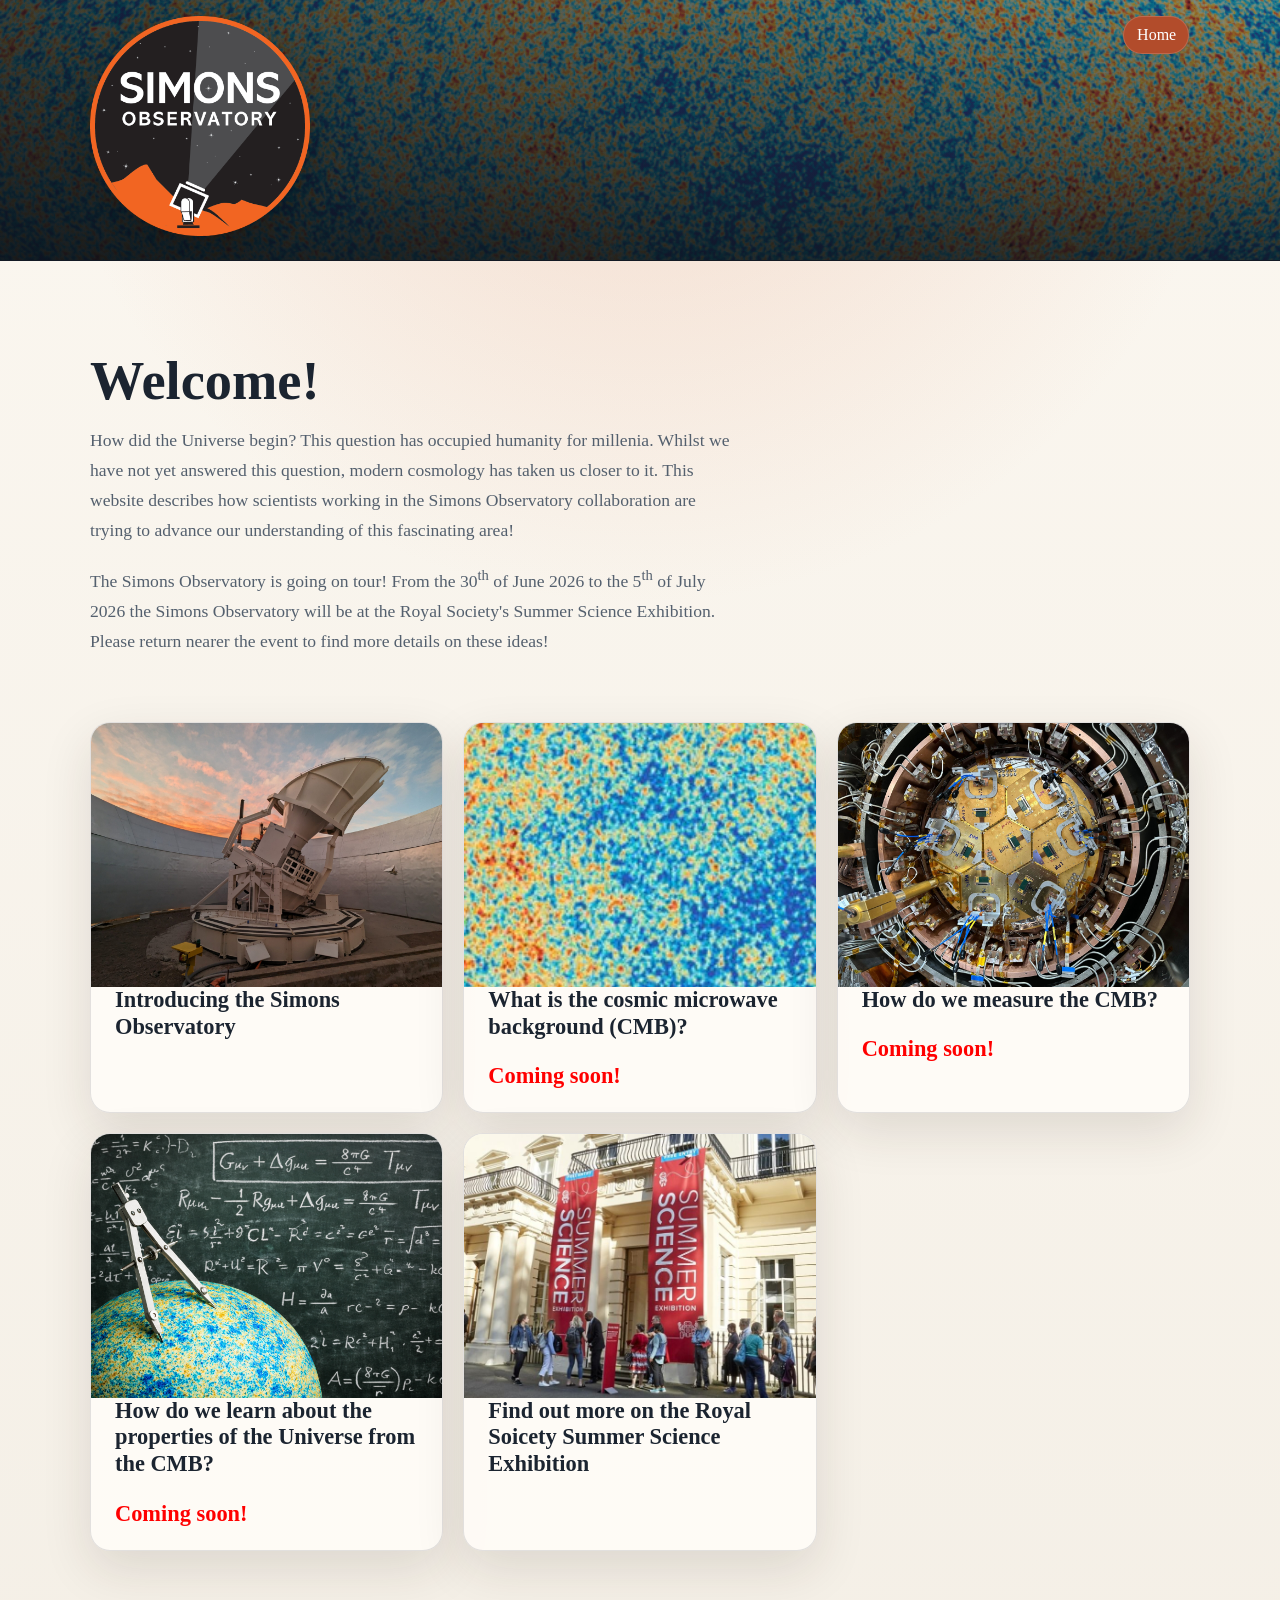
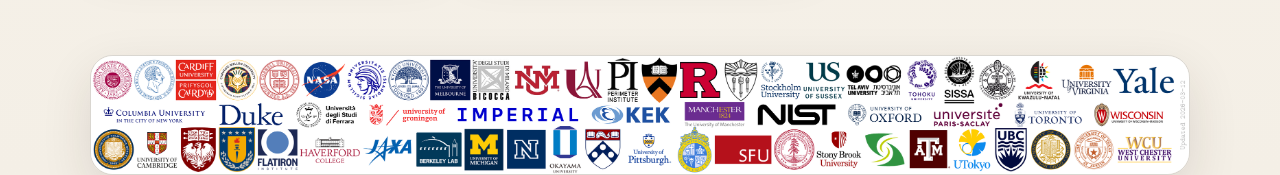
==== index.html @ e50ba6a2 "first commit" ====
<!DOCTYPE html>
<html lang="en">
  <head>
    <meta charset="UTF-8" />
    <meta name="viewport" content="width=device-width, initial-scale=1.0" />
    <title>Home</title>
    <link rel="stylesheet" href="styles.css" />
  </head>
  <body>
    <header class="site-header">
      <img class="site-header-bg" src="data/CCMarApr22_CMB-hero-1024x321.jpg" alt="" />
      <div class="site-header-scrim"></div>
      <div class="container site-header-inner">
        <a class="site-header-logo" href="index.html">
          <img src="data/SO_Logo_final_no_text.png" alt="Simons Observatory logo" />
        </a>
        <nav class="site-nav" aria-label="Primary navigation">
          <a href="index.html" aria-current="page">Home</a>
<!--          <a href="introducing-the-simons-observatory.html">Introducing the Simons Observatory</a>
          <a href="what-is-the-cosmic-microwave-background-cmb.html">What is the cosmic microwave background (CMB)?</a>
          <a href="how-do-we-measure-the-cmb.html">How do we measure the CMB?</a>
          <a href="how-do-we-learn-about-the-properties-of-the-universe-from-the-cmb.html">How do we learn about the properties of the Universe from the CMB?</a>
-->
        </nav>
      </div>
    </header>

    <main class="container home-main">
      <section class="hero">
        <p class="eyebrow"></p>
        <h1>Welcome!</h1>
        <p>
          How did the Universe begin? This question has occupied humanity for millenia.
          Whilst we have not yet answered this question, modern cosmology has taken us closer to it. 
          This website describes how scientists working in the Simons Observatory collaboration are trying to advance our understanding of this fascinating area!  
        </p>
        <p>
          The Simons Observatory is going on tour! From the 30<sup>th</sup> of June 2026 to the 5<sup>th</sup> of July 2026 the Simons Observatory will be 
            at the Royal Society's Summer Science Exhibition. Please return nearer the event to find more details on these ideas!
        </p>
      </section>

      <section class="card-grid home-card-grid" aria-label="Pages">
        <a class="card card-link" href="https://simonsobservatory.org/">
          <img class="card-image" src="data/simons-observatory-sat.jpg" alt="Simons Observatory Small Aperture Telescope" />
          <h2>Introducing the Simons Observatory</h2>
        </a>

        <a class="card card-link" href="index.html">
          <img class="card-image" src="data/cmb-square.jpg" alt="Cosmic microwave background map" />
          <h2>What is the cosmic microwave background (CMB)?<p style="color: red;">Coming soon!</p></h2>
        </a>

        <a class="card card-link" href="index.html">
          <img class="card-image" src="data/SAT_15-scaled.jpg" alt="Simons Observatory telescope hardware" />
          <h2>How do we measure the CMB?<p style="color: red;">Coming soon!</p></h2>
        </a>

        <a class="card card-link" href="index.html">
          <img class="card-image" src="data/measurement-cmb.png" alt="Measurement of the cosmic microwave background" />
          <h2>How do we learn about the properties of the Universe from the CMB?<p style="color: red;">Coming soon!</p></h2>
        </a>

        <a class="card card-link" href="https://royalsociety.org/science-events-and-lectures/summer-science-exhibition/">
          <img class="card-image" src="data/RSSE-outside.jpg" alt="Royal Society Summer Science Exhibition exterior" />
          <h2>Find out more on the Royal Soicety Summer Science Exhibition</h2>
        </a>
      </section>

      <section class="bottom-banner" aria-label="Royal Society Summer Science Exhibition banner">
        <img src="data/banner_dense_alphabetized.png" alt="Royal Society Summer Science Exhibition banner" />
      </section>
    </main>
  </body>
</html>
---- styles.css ----
:root {
  --background: #f4efe6;
  --surface: rgba(255, 252, 247, 0.88);
  --surface-strong: #fffaf2;
  --text: #1b2430;
  --muted: #54606e;
  --accent: #b24c2b;
  --accent-soft: #eab69d;
  --border: rgba(27, 36, 48, 0.12);
  --shadow: 0 18px 50px rgba(50, 35, 21, 0.12);
}

* {
  box-sizing: border-box;
}

body {
  margin: 0;
  min-height: 100vh;
  font-family: Georgia, "Times New Roman", serif;
  color: var(--text);
  background:
    radial-gradient(circle at top, rgba(234, 182, 157, 0.45), transparent 32%),
    linear-gradient(180deg, #fbf7f0 0%, var(--background) 100%);
}

a {
  color: inherit;
}

.container {
  width: min(1100px, calc(100% - 3rem));
  margin: 0 auto;
}

.site-header {
  position: relative;
  min-height: 9.5rem;
  overflow: hidden;
  border-bottom: 1px solid var(--border);
  background: #111821;
}

.site-header-bg {
  position: absolute;
  inset: 0;
  width: 100%;
  height: 100%;
  object-fit: cover;
}

.site-header-scrim {
  position: absolute;
  inset: 0;
  background:
    linear-gradient(180deg, rgba(11, 16, 23, 0.2), rgba(11, 16, 23, 0.78)),
    linear-gradient(90deg, rgba(11, 16, 23, 0.72), rgba(11, 16, 23, 0.24));
}

.site-header-inner {
  position: relative;
  z-index: 1;
  display: flex;
  flex-wrap: wrap;
  align-items: flex-start;
  justify-content: space-between;
  gap: 1rem 2rem;
  padding: 1rem 0 1.5rem;
}

.site-header-logo img {
  display: block;
  width: min(220px, 46vw);
  height: auto;
  filter: drop-shadow(0 10px 24px rgba(0, 0, 0, 0.28));
}

.site-nav {
  display: flex;
  flex-wrap: wrap;
  gap: 0.75rem;
  justify-content: flex-end;
}

.site-nav a {
  padding: 0.55rem 0.8rem;
  border-radius: 999px;
  text-decoration: none;
  color: #f8f1e8;
  background: rgba(17, 24, 33, 0.34);
  border: 1px solid rgba(255, 255, 255, 0.16);
  backdrop-filter: blur(10px);
}

.site-nav a[aria-current="page"] {
  background: var(--accent);
  color: #fff;
}

.hero,
.page-content {
  padding: 5rem 0 3rem;
}

.hero h1,
.page-content h1 {
  margin: 0 0 1rem;
  max-width: 14ch;
  font-size: clamp(2rem, 4.6vw, 3.4rem);
  line-height: 1;
}

.hero p,
.page-content p {
  max-width: 62ch;
  font-size: 1.1rem;
  line-height: 1.7;
  color: var(--muted);
}

.eyebrow {
  margin: 0 0 0.8rem;
  text-transform: uppercase;
  letter-spacing: 0.16em;
  font-size: 0.78rem;
  color: var(--accent);
}

.card-grid {
  display: grid;
  grid-template-columns: repeat(auto-fit, minmax(240px, 1fr));
  gap: 1.25rem;
  padding-bottom: 4rem;
}

.card {
  display: block;
  overflow: hidden;
  background: var(--surface);
  border: 1px solid var(--border);
  border-radius: 1.25rem;
  box-shadow: var(--shadow);
}

.card-link {
  text-decoration: none;
  transition: transform 180ms ease, box-shadow 180ms ease, border-color 180ms ease;
}

.card-link:hover {
  transform: translateY(-4px);
  border-color: rgba(178, 76, 43, 0.28);
  box-shadow: 0 24px 60px rgba(50, 35, 21, 0.18);
}

.card-image {
  display: block;
  width: 100%;
  aspect-ratio: 4 / 3;
  object-fit: cover;
}

.card h2 {
  margin: 1.2rem 1.5rem 1.4rem;
  margin-top: 0;
  font-size: 1.4rem;
  line-height: 1.2;
}

.home-main .hero {
  max-width: 82rem;
}

.home-main .hero p {
  max-width: 74ch;
}

.home-card-grid {
  grid-template-columns: repeat(3, minmax(0, 1fr));
}

.interactive-page {
  padding-bottom: 5rem;
}

.page-intro {
  margin-bottom: 2rem;
}

.page-intro h1 {
  max-width: 18ch;
}

.section-links {
  display: flex;
  flex-wrap: wrap;
  gap: 0.75rem;
  margin-top: 1.5rem;
}

.section-links a,
button,
.file-input span {
  display: inline-flex;
  align-items: center;
  justify-content: center;
  min-height: 2.75rem;
  padding: 0.7rem 1rem;
  border: 1px solid var(--border);
  border-radius: 999px;
  background: var(--surface-strong);
  color: var(--text);
  text-decoration: none;
  font: inherit;
  cursor: pointer;
}

button:hover,
.section-links a:hover,
.file-input span:hover {
  border-color: var(--accent-soft);
}

button {
  transition: background-color 160ms ease, border-color 160ms ease;
}

button:disabled {
  opacity: 0.55;
  cursor: not-allowed;
}

.interactive-section {
  display: grid;
  gap: 1.25rem;
  margin-top: 2rem;
}

.section-copy h2 {
  margin: 0;
  font-size: clamp(1.9rem, 4vw, 3rem);
}

.section-copy p:last-child {
  margin-bottom: 0;
}

.interactive-shell {
  padding: 1.5rem;
  background: rgba(255, 250, 242, 0.72);
  border: 1px solid var(--border);
  border-radius: 1.5rem;
  box-shadow: var(--shadow);
}

.interactive-layout {
  display: grid;
  gap: 1rem;
}

.split-layout {
  grid-template-columns: minmax(0, 1fr) minmax(280px, 360px);
}

.triple-layout {
  grid-template-columns: repeat(3, minmax(0, 1fr));
}

.panel {
  padding: 1rem;
  border-radius: 1.1rem;
  background: var(--surface-strong);
  border: 1px solid var(--border);
}

.panel h3 {
  margin-top: 0;
}

.panel-dark {
  background:
    radial-gradient(circle at top, rgba(234, 182, 157, 0.18), transparent 28%),
    #111821;
  color: #f5f1ea;
}

.panel-controls {
  display: grid;
  align-content: start;
  gap: 1rem;
}

.toolbar-stack {
  display: flex;
  flex-wrap: wrap;
  gap: 0.75rem;
  align-items: end;
  margin-bottom: 1rem;
}

.toolbar-stack label {
  display: grid;
  gap: 0.35rem;
  color: var(--muted);
  font-size: 0.95rem;
}

.slider-label output,
.control-group output {
  color: var(--text);
  font-variant-numeric: tabular-nums;
}

.control-group {
  display: grid;
  gap: 0.45rem;
}

.display-canvas,
.grid-canvas,
.wide-canvas {
  display: block;
  width: 100%;
  max-width: 100%;
  border-radius: 0.9rem;
  background: rgba(12, 17, 24, 0.92);
  border: 1px solid rgba(255, 255, 255, 0.08);
}

.editor-canvas {
  background:
    linear-gradient(180deg, rgba(23, 31, 44, 0.98), rgba(13, 17, 24, 0.98));
}

.grid-canvas {
  max-width: 320px;
}

.info-box,
.status-text {
  color: var(--muted);
}

.info-box {
  padding: 0.85rem 1rem;
  border-radius: 1rem;
  background: rgba(27, 36, 48, 0.06);
  line-height: 1.6;
}

.editor-header {
  display: flex;
  flex-wrap: wrap;
  gap: 1rem;
  align-items: start;
  justify-content: space-between;
}

.editor-header h3 {
  margin-bottom: 0.35rem;
}

.button-row {
  display: flex;
  flex-wrap: wrap;
  gap: 0.6rem;
}

.spectrum-panel {
  margin-top: 1rem;
}

.test-grid {
  display: grid;
  grid-template-columns: 1fr;
  gap: 1rem;
}

.bottom-banner {
  margin-top: 2.5rem;
  overflow: hidden;
  border-radius: 1.4rem;
  border: 1px solid var(--border);
  box-shadow: var(--shadow);
}

.bottom-banner img {
  display: block;
  width: 100%;
  height: auto;
}

.file-input {
  position: relative;
  overflow: hidden;
}

.file-input input {
  position: absolute;
  inset: 0;
  opacity: 0;
  cursor: pointer;
}

input[type="range"],
select {
  width: 100%;
}

@media (max-width: 720px) {
  .container {
    width: min(100% - 1.5rem, 1100px);
  }

  .hero,
  .page-content {
    padding-top: 3rem;
  }

  .site-header .container {
    align-items: flex-start;
  }

  .site-header {
    min-height: 8rem;
  }
}

@media (max-width: 980px) {
  .home-card-grid {
    grid-template-columns: repeat(2, minmax(0, 1fr));
  }

  .split-layout,
  .triple-layout,
  .test-grid {
    grid-template-columns: 1fr;
  }

  .interactive-shell {
    padding: 1rem;
  }
}

@media (max-width: 680px) {
  .home-card-grid {
    grid-template-columns: 1fr;
  }
}
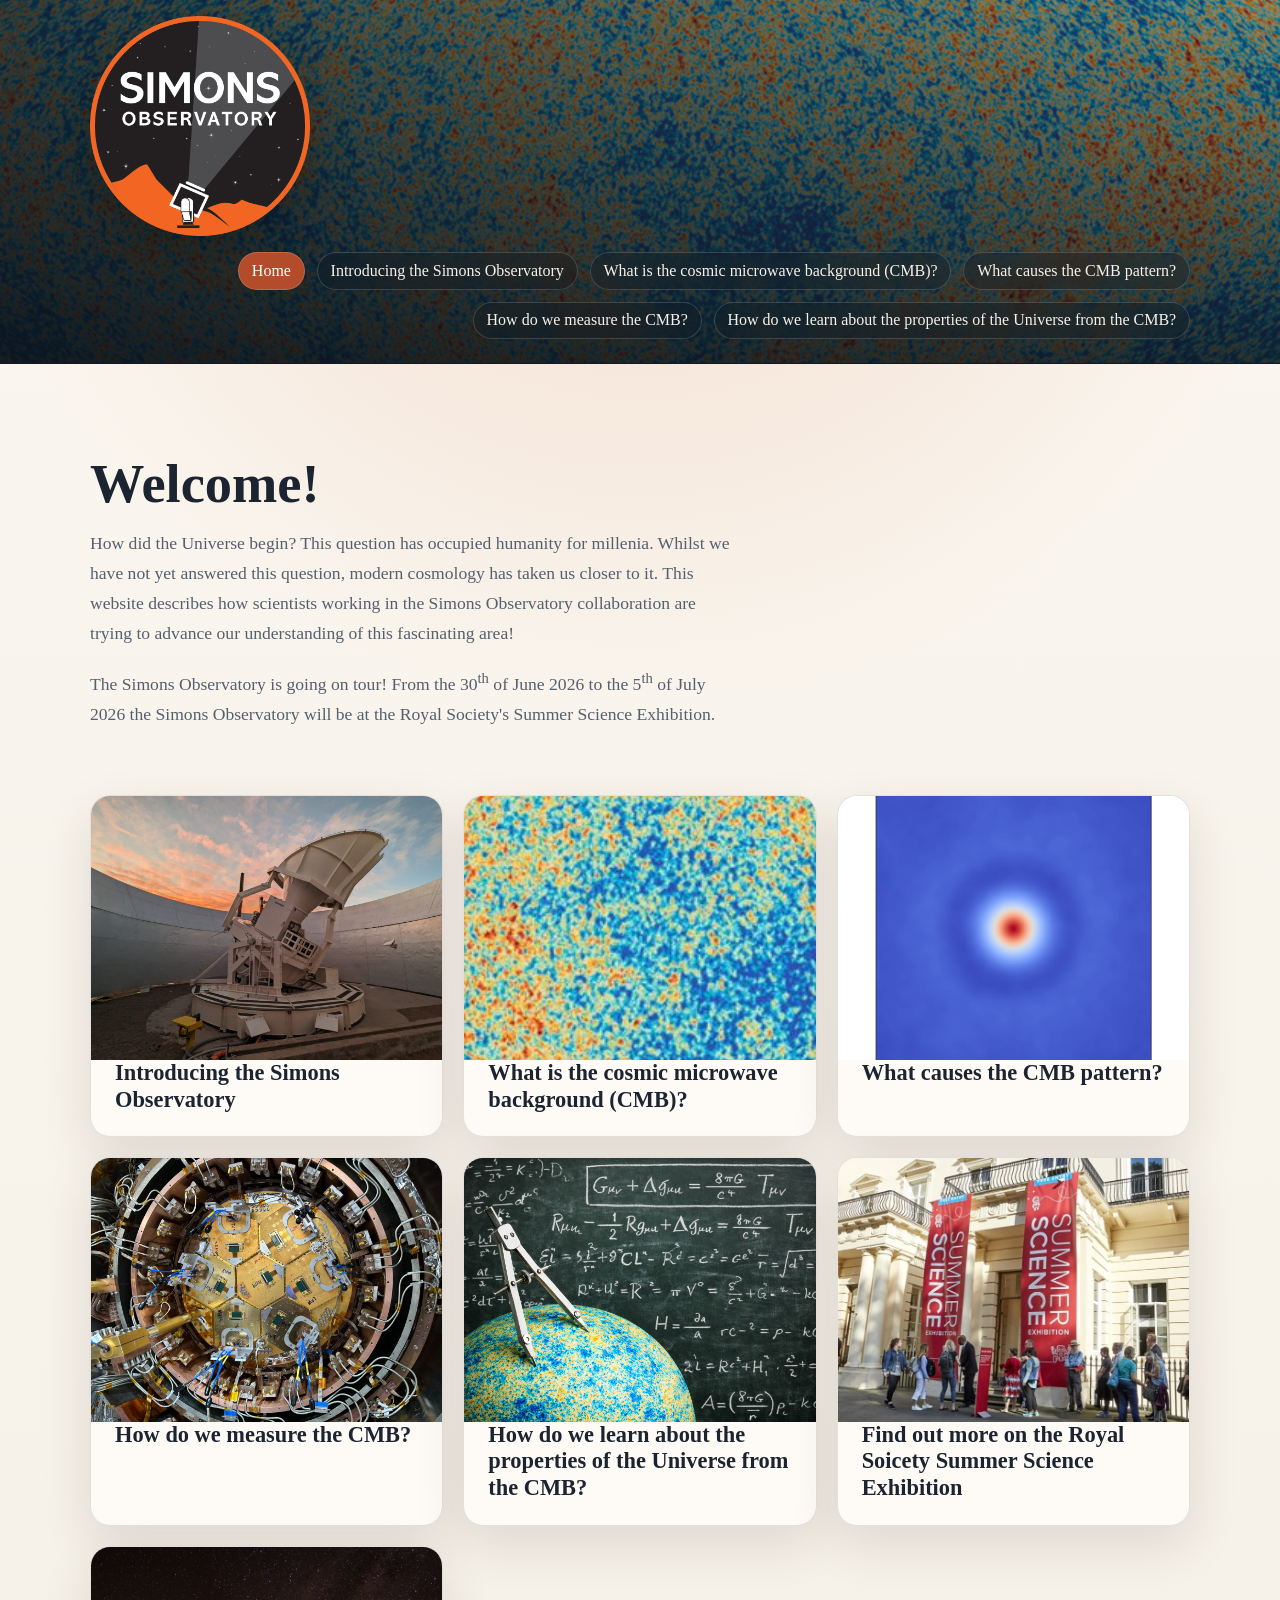
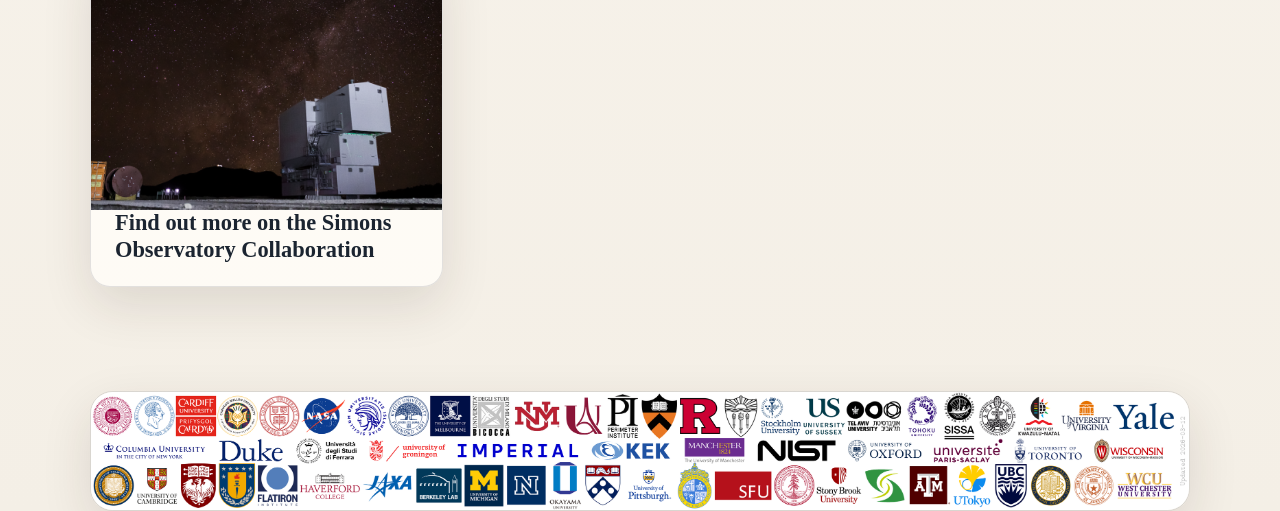
==== commit cd8b1273: "expanded site" ====
--- a/index.html
+++ b/index.html
@@ -16,11 +16,11 @@
         </a>
         <nav class="site-nav" aria-label="Primary navigation">
           <a href="index.html" aria-current="page">Home</a>
-<!--          <a href="introducing-the-simons-observatory.html">Introducing the Simons Observatory</a>
+          <a href="introducing-the-simons-observatory.html">Introducing the Simons Observatory</a>
           <a href="what-is-the-cosmic-microwave-background-cmb.html">What is the cosmic microwave background (CMB)?</a>
+          <a href="what-causes-the-CMB-pattern.html">What causes the CMB pattern?</a>
           <a href="how-do-we-measure-the-cmb.html">How do we measure the CMB?</a>
           <a href="how-do-we-learn-about-the-properties-of-the-universe-from-the-cmb.html">How do we learn about the properties of the Universe from the CMB?</a>
--->
         </nav>
       </div>
     </header>
@@ -36,34 +36,44 @@
         </p>
         <p>
           The Simons Observatory is going on tour! From the 30<sup>th</sup> of June 2026 to the 5<sup>th</sup> of July 2026 the Simons Observatory will be 
-            at the Royal Society's Summer Science Exhibition. Please return nearer the event to find more details on these ideas!
+            at the Royal Society's Summer Science Exhibition. 
         </p>
       </section>
 
       <section class="card-grid home-card-grid" aria-label="Pages">
-        <a class="card card-link" href="https://simonsobservatory.org/">
+        <a class="card card-link" href="introducing-the-simons-observatory.html">
           <img class="card-image" src="data/simons-observatory-sat.jpg" alt="Simons Observatory Small Aperture Telescope" />
           <h2>Introducing the Simons Observatory</h2>
         </a>
 
-        <a class="card card-link" href="index.html">
+        <a class="card card-link" href="what-is-the-cosmic-microwave-background-cmb.html">
           <img class="card-image" src="data/cmb-square.jpg" alt="Cosmic microwave background map" />
-          <h2>What is the cosmic microwave background (CMB)?<p style="color: red;">Coming soon!</p></h2>
+          <h2>What is the cosmic microwave background (CMB)?</h2>
         </a>
 
-        <a class="card card-link" href="index.html">
-          <img class="card-image" src="data/SAT_15-scaled.jpg" alt="Simons Observatory telescope hardware" />
-          <h2>How do we measure the CMB?<p style="color: red;">Coming soon!</p></h2>
+        <a class="card card-link" href="what-causes-the-CMB-pattern.html">
+          <img class="card-image" src="data/hot_spots_0.0224_nolabel.png" alt="How do we explain the CMB anisotropies?" />
+          <h2>What causes the CMB pattern?</h2>
         </a>
 
-        <a class="card card-link" href="index.html">
+        <a class="card card-link" href="how-do-we-measure-the-cmb.html">
+          <img class="card-image" src="data/SAT_15-scaled.jpg" alt="Simons Observatory telescope hardware" />
+          <h2>How do we measure the CMB?</h2>
+        </a>
+
+        <a class="card card-link" href="how-do-we-learn-about-the-properties-of-the-universe-from-the-cmb.html">
           <img class="card-image" src="data/measurement-cmb.png" alt="Measurement of the cosmic microwave background" />
-          <h2>How do we learn about the properties of the Universe from the CMB?<p style="color: red;">Coming soon!</p></h2>
+          <h2>How do we learn about the properties of the Universe from the CMB?</h2>
         </a>
 
         <a class="card card-link" href="https://royalsociety.org/science-events-and-lectures/summer-science-exhibition/">
           <img class="card-image" src="data/RSSE-outside.jpg" alt="Royal Society Summer Science Exhibition exterior" />
           <h2>Find out more on the Royal Soicety Summer Science Exhibition</h2>
+        </a>
+
+        <a class="card card-link" href="https://simonsobservatory.org/">
+          <img class="card-image" src="data/LAT_02-2048x1365.png" alt="Royal Society Summer Science Exhibition exterior" />
+          <h2>Find out more on the Simons Observatory Collaboration</h2>
         </a>
       </section>
 
--- a/styles.css
+++ b/styles.css
@@ -191,6 +191,270 @@
   max-width: 18ch;
 }
 
+.page-content h2,
+.page-content h3 {
+  color: var(--text);
+}
+
+.page-content h2 {
+  margin: 0 0 1rem;
+  font-size: clamp(1.7rem, 3.2vw, 2.5rem);
+  line-height: 1.1;
+}
+
+.page-content h3 {
+  margin: 0 0 0.5rem;
+  font-size: 1.15rem;
+  line-height: 1.2;
+}
+
+.page-content ul {
+  margin: 0;
+  padding-left: 1.2rem;
+}
+
+.page-content li {
+  color: var(--muted);
+  line-height: 1.65;
+}
+
+.observatory-page {
+  padding-bottom: 5rem;
+}
+
+.observatory-hero {
+  display: grid;
+  grid-template-columns: minmax(0, 1.35fr) minmax(320px, 0.95fr);
+  gap: 1.5rem;
+  align-items: start;
+}
+
+.observatory-hero-copy {
+  padding: 2rem;
+  border-radius: 1.6rem;
+  background:
+    radial-gradient(circle at top left, rgba(178, 76, 43, 0.12), transparent 36%),
+    rgba(255, 250, 242, 0.72);
+  border: 1px solid var(--border);
+  box-shadow: var(--shadow);
+}
+
+.observatory-hero .lead {
+  margin-top: 0;
+  font-size: 1.22rem;
+  color: var(--text);
+}
+
+.observatory-highlight,
+.goal-card,
+.feature-figure {
+  border: 1px solid var(--border);
+  box-shadow: var(--shadow);
+}
+
+.observatory-highlight {
+  padding: 1.5rem;
+  border-radius: 1.5rem;
+  background:
+    linear-gradient(180deg, rgba(17, 24, 33, 0.95), rgba(30, 39, 54, 0.94));
+  color: #f5f1ea;
+}
+
+.observatory-highlight h2,
+.observatory-highlight li {
+  color: inherit;
+}
+
+.observatory-highlight ul {
+  display: grid;
+  gap: 0.8rem;
+  padding-left: 1.1rem;
+}
+
+.observatory-section {
+  margin-top: 2.25rem;
+}
+
+.observatory-section .observatory-highlight {
+  max-width: 720px;
+}
+
+.section-heading {
+  margin-bottom: 1.2rem;
+}
+
+.goal-grid {
+  display: grid;
+  grid-template-columns: repeat(2, minmax(0, 1fr));
+  gap: 1rem;
+}
+
+.goal-card {
+  padding: 1.25rem;
+  border-radius: 1.3rem;
+  background: var(--surface);
+}
+
+.goal-card p,
+.section-note {
+  margin: 0;
+}
+
+.section-note {
+  margin-top: 1.1rem;
+  color: var(--muted);
+  font-style: italic;
+}
+
+.observatory-media {
+  display: grid;
+  grid-template-columns: minmax(0, 1.2fr) minmax(260px, 0.7fr);
+  gap: 1.5rem;
+  align-items: start;
+}
+
+.feature-figure {
+  margin: 0;
+  overflow: hidden;
+  border-radius: 1.5rem;
+  background: var(--surface);
+}
+
+.feature-figure img {
+  display: block;
+  width: 100%;
+  height: auto;
+}
+
+.feature-figure figcaption {
+  padding: 1rem 1.1rem 1.15rem;
+  color: var(--muted);
+  font-size: 0.95rem;
+  line-height: 1.55;
+}
+
+.hero-video video {
+  aspect-ratio: 4 / 3;
+  object-fit: contain;
+  width: 100%;
+  background: black; /* fills empty space */
+}
+
+.hero-figure img {
+  aspect-ratio: 4 / 3;
+  object-fit: cover;
+}
+
+.hero-figure2 img {
+  aspect-ratio: 4 / 3;
+  object-fit: contain;
+}
+
+.map-figure img {
+  max-height: none;
+  object-fit: contain;
+  background: rgba(255, 248, 240, 0.9);
+}
+
+.map-figure {
+  max-width: 340px;
+  justify-self: end;
+}
+
+.cmb-page {
+  padding-bottom: 5rem;
+}
+
+.cmb-hero {
+  display: grid;
+  grid-template-columns: minmax(0, 1.35fr) minmax(280px, 0.9fr);
+  gap: 1.5rem;
+  align-items: start;
+}
+
+.cmb-hero-copy {
+  padding: 2rem;
+  border-radius: 1.6rem;
+  background:
+    radial-gradient(circle at top left, rgba(234, 182, 157, 0.18), transparent 38%),
+    rgba(255, 250, 242, 0.74);
+  border: 1px solid var(--border);
+  box-shadow: var(--shadow);
+}
+
+.cmb-hero .lead {
+  margin-top: 0;
+  font-size: 1.22rem;
+  color: var(--text);
+}
+
+.cmb-summary {
+  padding: 1.5rem;
+  border-radius: 1.5rem;
+  background:
+    linear-gradient(180deg, rgba(17, 24, 33, 0.95), rgba(40, 50, 67, 0.94));
+  color: #f5f1ea;
+  border: 1px solid var(--border);
+  box-shadow: var(--shadow);
+}
+
+.cmb-summary h2,
+.cmb-summary li {
+  color: inherit;
+}
+
+.cmb-summary ul {
+  display: grid;
+  gap: 0.8rem;
+  padding-left: 1.1rem;
+}
+
+.cmb-section {
+  margin-top: 2.25rem;
+}
+
+.cmb-explainer,
+.cmb-split {
+  display: grid;
+  gap: 1.5rem;
+  align-items: start;
+}
+
+.cmb-explainer {
+  grid-template-columns: minmax(0, 1fr) minmax(280px, 0.95fr);
+}
+
+.cmb-split {
+  grid-template-columns: minmax(280px, 0.85fr) minmax(0, 1.1fr);
+}
+
+.cmb-split.reverse {
+  grid-template-columns: minmax(0, 1.1fr) minmax(300px, 0.95fr);
+}
+
+.cmb-figure-stack {
+  display: grid;
+  gap: 1rem;
+  align-content: start;
+}
+
+.spectrum-figure img,
+.timeline-figure img,
+.cmb-map-figure img {
+  background: rgba(255, 248, 240, 0.92);
+}
+
+.history-figure {
+  max-width: 430px;
+}
+
+.timeline-figure img,
+.cmb-map-figure img {
+  width: 100%;
+  height: auto;
+  object-fit: contain;
+}
+
 .section-links {
   display: flex;
   flex-wrap: wrap;
@@ -376,6 +640,117 @@
   gap: 1rem;
 }
 
+.mapping-scan-canvas {
+  touch-action: none;
+  aspect-ratio: 1 / 1;
+  cursor: crosshair;
+}
+
+.mapping-result-grid,
+.mapping-secondary-grid {
+  margin-top: 1rem;
+}
+
+.mapping-secondary-grid .panel:first-child .wide-canvas {
+  height: 100%;
+  min-height: 260px;
+}
+
+.component-toggle-list {
+  display: grid;
+  gap: 0.75rem;
+}
+
+.component-toggle {
+  display: grid;
+  gap: 0.35rem;
+  padding: 0.85rem 1rem;
+  border-radius: 1rem;
+  border: 1px solid var(--border);
+  background: rgba(27, 36, 48, 0.04);
+}
+
+.component-toggle label {
+  display: flex;
+  gap: 0.7rem;
+  align-items: start;
+  color: var(--text);
+  font-weight: 600;
+}
+
+.component-toggle input[type="checkbox"] {
+  margin-top: 0.18rem;
+}
+
+.component-toggle p {
+  margin: 0;
+  font-size: 0.95rem;
+  color: var(--muted);
+}
+
+.telescope-builder-layout,
+.telescope-builder-results {
+  margin-top: 0.5rem;
+}
+
+.telescope-train-canvas,
+.telescope-image-canvas {
+  max-width: 100%;
+}
+
+.telescope-train-canvas {
+  min-height: 760px;
+}
+
+.telescope-image-canvas {
+  aspect-ratio: 1 / 1;
+  width: min(100%, 360px);
+  margin: 0 auto;
+}
+
+.metric-grid {
+  display: grid;
+  grid-template-columns: repeat(4, minmax(0, 1fr));
+  gap: 1rem;
+  margin-top: 1rem;
+}
+
+
+.metric-card {
+  padding: 1rem;
+  border-radius: 1rem;
+  border: 1px solid var(--border);
+  background: rgba(255, 250, 242, 0.92);
+}
+
+.metric-card strong,
+.metric-card span {
+  display: block;
+}
+
+.metric-card strong {
+  margin-bottom: 0.35rem;
+}
+
+.metric-card span {
+  color: var(--muted);
+}
+
+.metric-good {
+  border-color: rgba(71, 140, 92, 0.32);
+  background: rgba(238, 248, 241, 0.95);
+}
+
+.metric-mid {
+  border-color: rgba(210, 154, 67, 0.35);
+  background: rgba(255, 247, 232, 0.98);
+}
+
+.metric-bad {
+  border-color: rgba(186, 84, 65, 0.34);
+  background: rgba(255, 241, 238, 0.98);
+}
+
 .bottom-banner {
   margin-top: 2.5rem;
   overflow: hidden;
@@ -433,12 +808,33 @@
 
   .split-layout,
   .triple-layout,
-  .test-grid {
+  .test-grid,
+  .metric-grid,
+  .goal-grid,
+  .observatory-hero,
+  .observatory-media,
+  .cmb-hero,
+  .cmb-explainer,
+  .cmb-split,
+  .cmb-split.reverse {
     grid-template-columns: 1fr;
   }
 
   .interactive-shell {
     padding: 1rem;
+  }
+
+  .observatory-hero-copy,
+  .observatory-highlight,
+  .cmb-hero-copy,
+  .cmb-summary {
+    padding: 1.35rem;
+  }
+
+  .history-figure,
+  .map-figure {
+    max-width: none;
+    justify-self: stretch;
   }
 }
 
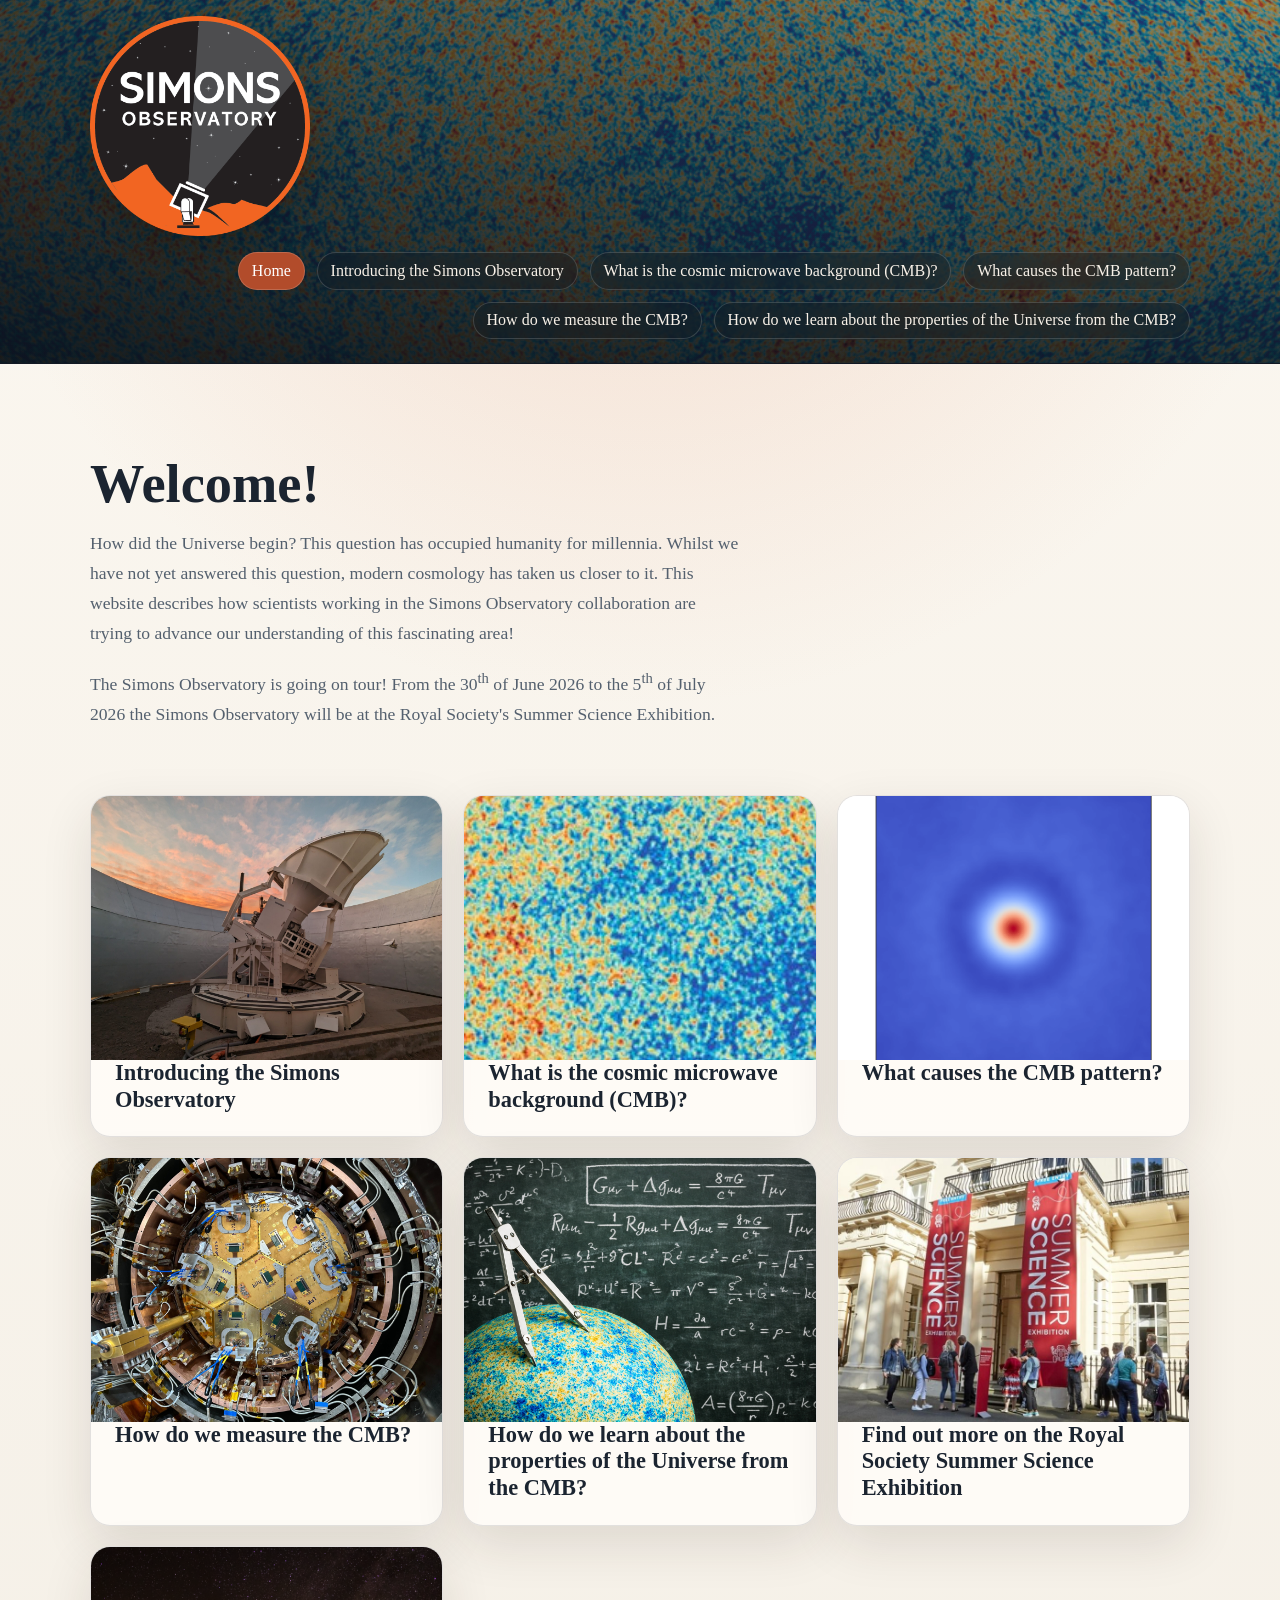
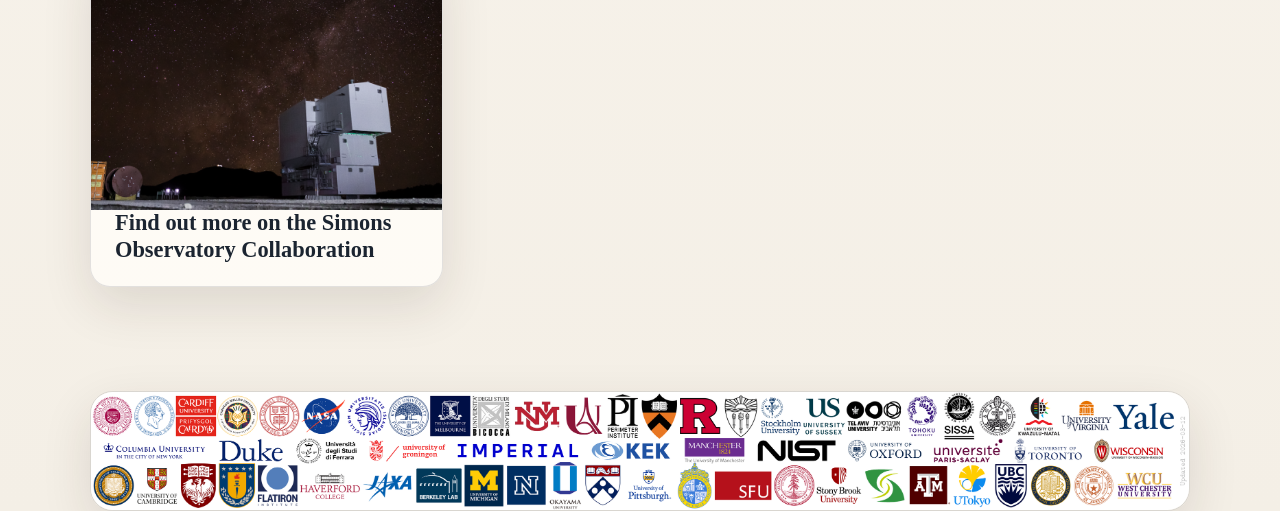
==== commit e17f9b3f: "fix typos" ====
--- a/index.html
+++ b/index.html
@@ -30,7 +30,7 @@
         <p class="eyebrow"></p>
         <h1>Welcome!</h1>
         <p>
-          How did the Universe begin? This question has occupied humanity for millenia.
+          How did the Universe begin? This question has occupied humanity for millennia.
           Whilst we have not yet answered this question, modern cosmology has taken us closer to it. 
           This website describes how scientists working in the Simons Observatory collaboration are trying to advance our understanding of this fascinating area!  
         </p>
@@ -68,7 +68,7 @@
 
         <a class="card card-link" href="https://royalsociety.org/science-events-and-lectures/summer-science-exhibition/">
           <img class="card-image" src="data/RSSE-outside.jpg" alt="Royal Society Summer Science Exhibition exterior" />
-          <h2>Find out more on the Royal Soicety Summer Science Exhibition</h2>
+          <h2>Find out more on the Royal Society Summer Science Exhibition</h2>
         </a>
 
         <a class="card card-link" href="https://simonsobservatory.org/">
